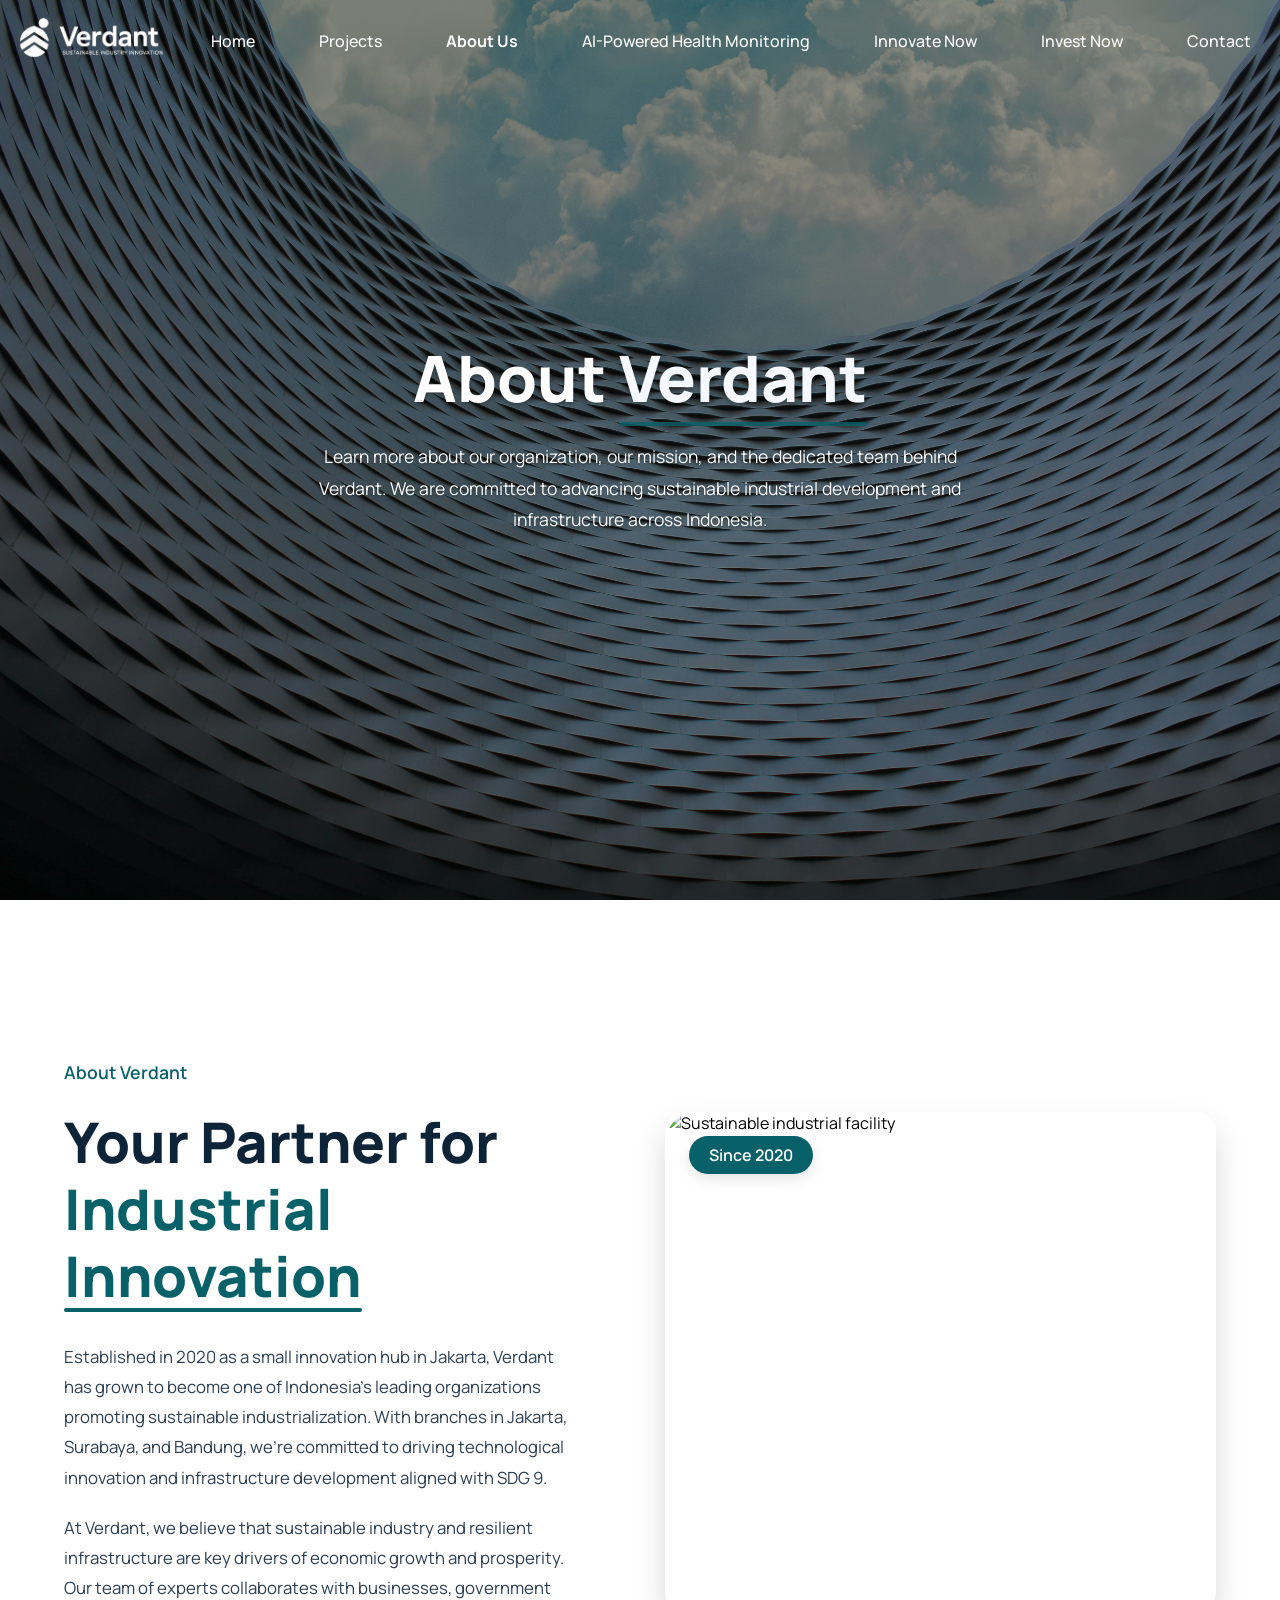
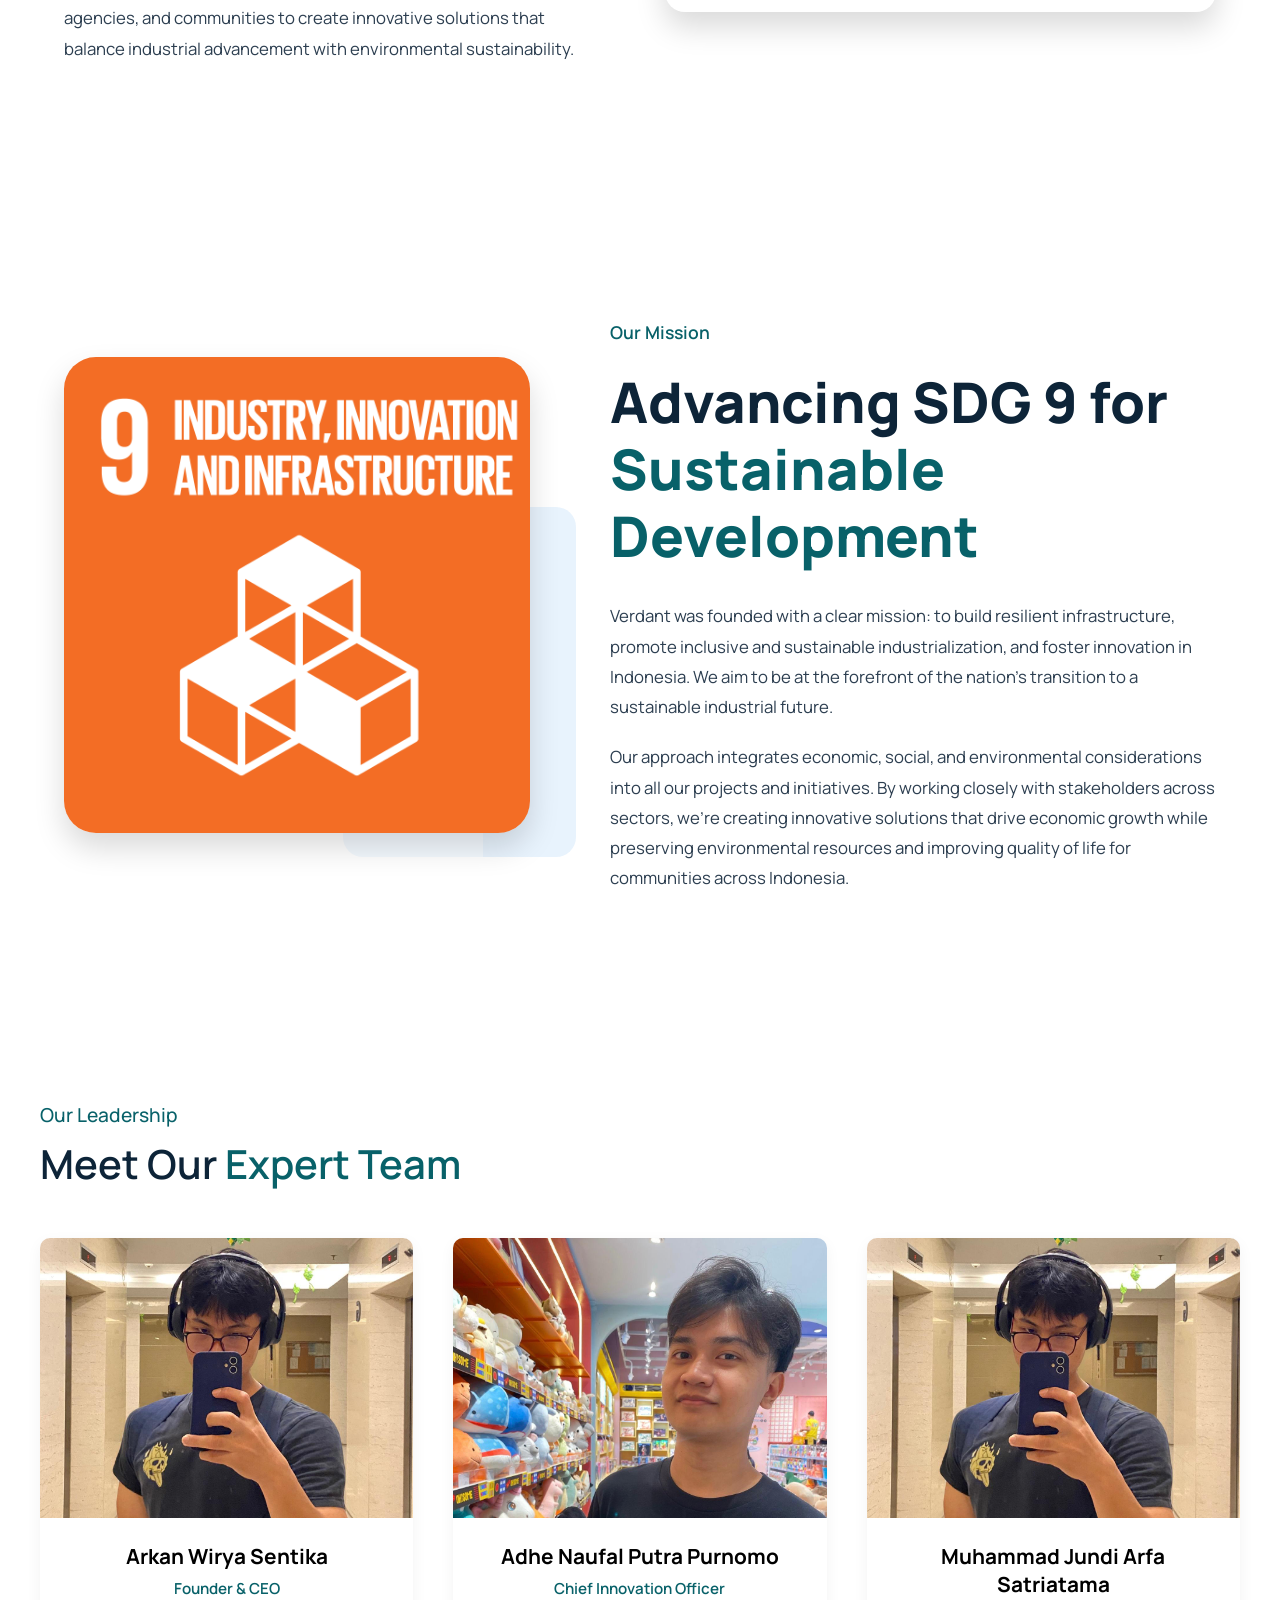
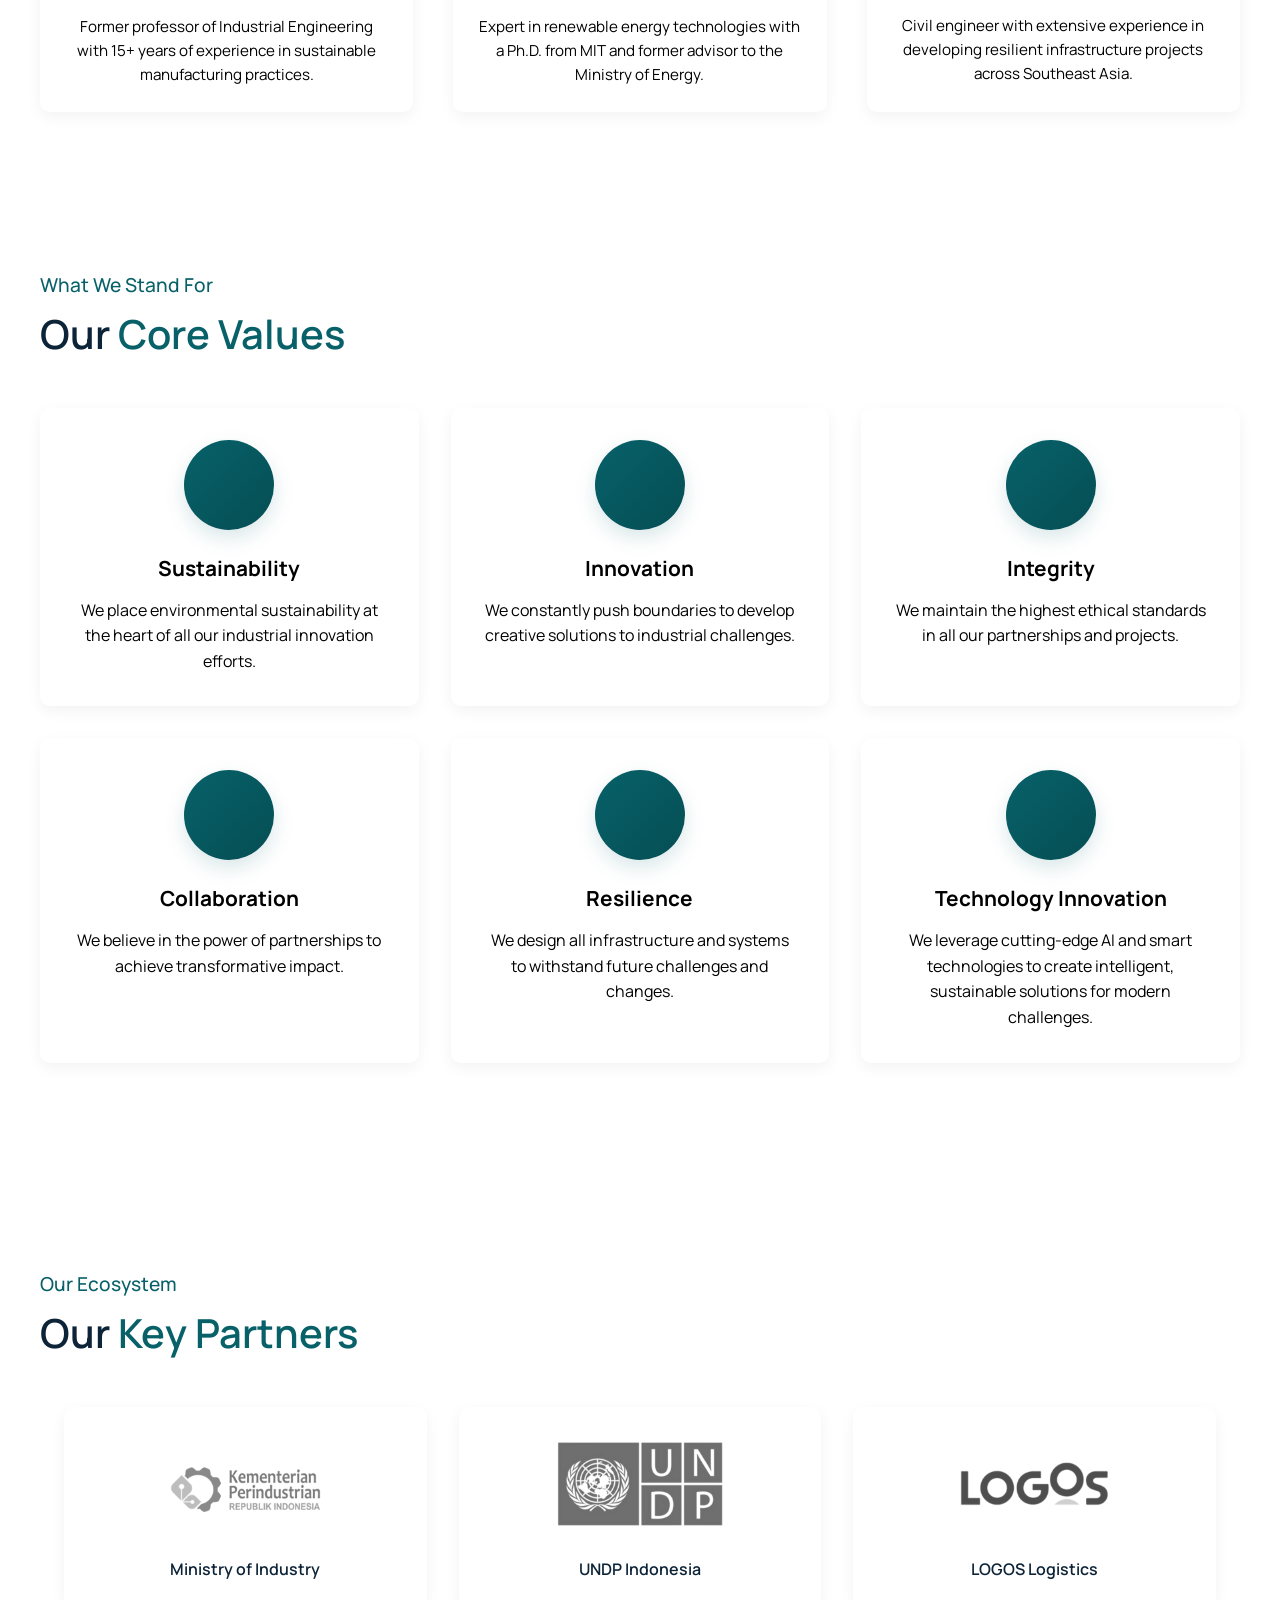
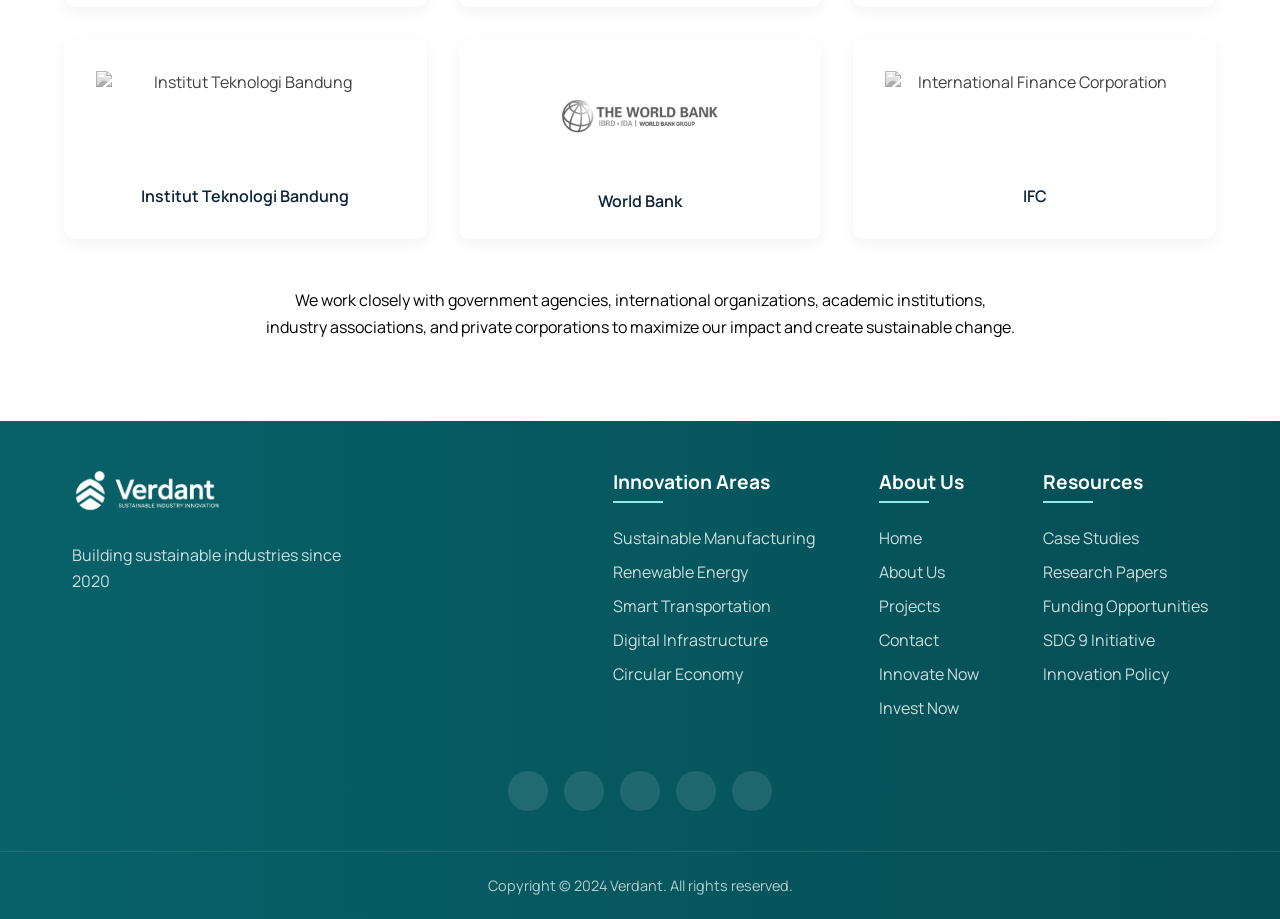
==== pages/about.html @ ef0ecec5 "First Commit" ====
<!DOCTYPE html>
<html lang="en">
<head>
  <meta charset="UTF-8" />
  <meta name="viewport" content="width=device-width, initial-scale=1.0" />
  <link rel="preconnect" href="https://fonts.googleapis.com">
  <link rel="preconnect" href="https://fonts.gstatic.com" crossorigin>
  <link href="https://fonts.googleapis.com/css2?family=Manrope:wght@200..800&display=swap" rel="stylesheet">
  <link href="https://cdn.jsdelivr.net/npm/remixicon@4.5.0/fonts/remixicon.css" rel="stylesheet" />
  <link rel="stylesheet" href="../css/common.css" />
  <link rel="stylesheet" href="../css/about.css" />
  <title>Verdant | About Us</title>
</head>
<body>
  <nav>
    <div class="nav__header">
      <div class="nav__logo">
        <a href="../index.html">
          <img src="../assets/logoVerdantWhite.svg" alt="Verdant Logo" class="logo-img">
        </a>
      </div>
      <div class="nav__menu__btn" id="menu-btn">
        <i class="ri-menu-3-line"></i>
      </div>
    </div>
    <ul class="nav__links" id="nav-links">
      <li><a href="../index.html">Home</a></li>
      <li><a href="projects.html">Projects</a></li>
      <li><a href="about.html" class="active">About Us</a></li>
      <li><a href="face-mask-detection.html">AI-Powered Health Monitoring</a></li>
      <li><a href="innovate-now.html">Innovate Now</a></li>
      <li><a href="invest-now.html">Invest Now</a></li>
      <li><a href="contact.html">Contact</a></li>
    </ul>
  </nav>

  <section class="page__header">
    <div class="header__content">
    <h1 class="section__header">About <span>Verdant</span></h1>
    <p class="section__description">
        Learn more about our organization, our mission, and the dedicated team behind Verdant.
        We are committed to advancing sustainable industrial development and infrastructure across Indonesia.
    </p>
    </div>
  </section>

  <section class="about__section">
    <div class="about__container">
      <div class="about__left">
        <p class="about__label">About Verdant</p>
        <h2 class="about__title">Your Partner for <span>Industrial Innovation</span></h2>
        <div class="about__text">
          <p>
            Established in 2020 as a small innovation hub in Jakarta, Verdant has grown to become one of Indonesia's leading organizations promoting sustainable industrialization. With branches in Jakarta, Surabaya, and Bandung, we're committed to driving technological innovation and infrastructure development aligned with SDG 9.
          </p>
          <p>
            At Verdant, we believe that sustainable industry and resilient infrastructure are key drivers of economic growth and prosperity. Our team of experts collaborates with businesses, government agencies, and communities to create innovative solutions that balance industrial advancement with environmental sustainability.
          </p>
        </div>
      </div>
      <div class="about__right">
        <div class="about__image">
          <div class="about__badge">Since 2020</div>
          <img src="../assets/aboutSustainable.jpg" alt="Sustainable industrial facility" id="sdg" />
        </div>
      </div>
    </div>
  </section>

  <section class="story__section">
    <div class="story__container">
      <div class="story__left">
        <div class="story__image-wrapper">
          <img src="../assets/sdg9.png" alt="SDG Goals Banner" class="story__image" id="sdg"/>
        </div>
      </div>
      <div class="story__right">
        <p class="story__label">Our Mission</p>
        <h2 class="story__title">Advancing SDG 9 for <span>Sustainable Development</span></h2>
        <div class="story__text">
          <p>
            Verdant was founded with a clear mission: to build resilient infrastructure, promote inclusive and sustainable industrialization, and foster innovation in Indonesia. We aim to be at the forefront of the nation's transition to a sustainable industrial future.
          </p>
          <p>
            Our approach integrates economic, social, and environmental considerations into all our projects and initiatives. By working closely with stakeholders across sectors, we're creating innovative solutions that drive economic growth while preserving environmental resources and improving quality of life for communities across Indonesia.
          </p>
        </div>
      </div>
    </div>
  </section>

  <section class="section__container team__container">
    <p class="section__subheader">Our Leadership</p>
    <h2 class="section__header">Meet Our <span>Expert Team</span></h2>
    
    <div class="team__grid">
      <div class="team__member">
        <div class="member__image" id="arkan">
          <img src="../assets/arkan.jpeg" alt="Arkan" />
        </div>
        <div class="member__info">
          <h3>Arkan Wirya Sentika</h3>
          <p class="position">Founder & CEO</p>
          <p class="bio">Former professor of Industrial Engineering with 15+ years of experience in sustainable manufacturing practices.</p>
        </div>
      </div>
      
      <div class="team__member">
        <div class="member__image">
          <img src="../assets/naufal.jpeg" alt="Naufal" />
        </div>
        <div class="member__info">
          <h3>Adhe Naufal Putra Purnomo</h3>
          <p class="position">Chief Innovation Officer</p>
          <p class="bio">Expert in renewable energy technologies with a Ph.D. from MIT and former advisor to the Ministry of Energy.</p>
        </div>
      </div>
      
      <div class="team__member">
        <div class="member__image">
          <img src="../assets/arkan.jpeg" alt="Jundi" />
        </div>
        <div class="member__info">
          <h3>Muhammad Jundi Arfa Satriatama</h3>
          <p class="position"></p>
          <p class="bio">Civil engineer with extensive experience in developing resilient infrastructure projects across Southeast Asia.</p>
        </div>
      </div>
      
      
  </section>

  <section class="section__container values__container">
    <p class="section__subheader" id="core-values">What We Stand For</p>
    <h2 class="section__header">Our <span>Core Values</span></h2>
    
    <div class="areas-grid">
      <div class="area-card">
        <div class="area-icon">
          <i class="ri-plant-line"></i>
        </div>
        <h3>Sustainability</h3>
        <p>We place environmental sustainability at the heart of all our industrial innovation efforts.</p>
      </div>
      
      
      <div class="area-card">
        <div class="area-icon">
          <i class="ri-rocket-line"></i>
        </div>
        <h3>Innovation</h3>
        <p>We constantly push boundaries to develop creative solutions to industrial challenges.</p>
      </div>
      
      <div class="area-card">
        <div class="area-icon">
          <i class="ri-shield-check-line"></i>
        </div>
        <h3>Integrity</h3>
        <p>We maintain the highest ethical standards in all our partnerships and projects.</p>
      </div>
      
      <div class="area-card">
        <div class="area-icon">
          <i class="ri-team-line"></i>
        </div>
        <h3>Collaboration</h3>
        <p>We believe in the power of partnerships to achieve transformative impact.</p>
      </div>
      
      <div class="area-card">
        <div class="area-icon">
          <i class="ri-building-line"></i>
        </div>
        <h3>Resilience</h3>
        <p>We design all infrastructure and systems to withstand future challenges and changes.</p>
      </div>

      <div class="area-card">
        <div class="area-icon">
          <i class="ri-ai-generate"></i>
        </div>
        <h3>Technology Innovation</h3>
        <p>We leverage cutting-edge AI and smart technologies to create intelligent, sustainable solutions for modern challenges.</p>
      </div>
    </div>
  </section>

  <section class="section__container partners__container">
    <p class="section__subheader">Our Ecosystem</p>
    <h2 class="section__header">Our <span>Key Partners</span></h2>
    
    <div class="partners__logos">
      <div class="partner__logo">
        <img src="../assets/Ministry.png" alt="Ministry of Industry" />
        <span>Ministry of Industry</span>
      </div>
      <div class="partner__logo">
        <img src="../assets/UNDP.png" alt="UNDP Indonesia" />
        <span>UNDP Indonesia</span>
      </div>
      <div class="partner__logo">
        <img src="../assets/logos.png" alt="LOGOS Logistics" />
        <span>LOGOS Logistics</span>
      </div>
      <div class="partner__logo">
        <img src="../assets/itb.png" alt="Institut Teknologi Bandung" />
        <span>Institut Teknologi Bandung</span>
      </div>
      <div class="partner__logo">
        <img src="../assets/worldbank.png" alt="World Bank" />
        <span>World Bank</span>
      </div>
      <div class="partner__logo">
        <img src="../assets/ifc.png" alt="International Finance Corporation" />
        <span>IFC</span>
      </div>
    </div>
    
    <p class="partners__text">We work closely with government agencies, international organizations, academic institutions, industry associations, and private corporations to maximize our impact and create sustainable change.</p>
  </section>

  <footer class="footer-blue-gradient">
    <div class="footer-container">
      <div class="footer-column">
        <div class="footer-logo">
          <a href="index.html">
            <img src="../assets/logoVerdantWhite.svg" alt="Verdant Logo" class="logo-img">
          </a>
        </div>
        <p class="footer-tagline">Building sustainable industries since 2020</p>
      </div>
      
      <div class="footer-menu-columns">
        <div class="footer-menu-column">
          <h4>Innovation Areas</h4>
          <ul>
            <li><a href="#">Sustainable Manufacturing</a></li>
            <li><a href="#">Renewable Energy</a></li>
            <li><a href="#">Smart Transportation</a></li>
            <li><a href="#">Digital Infrastructure</a></li>
            <li><a href="#">Circular Economy</a></li>
          </ul>
        </div>
        
        <div class="footer-menu-column">
          <h4>About Us</h4>
          <ul>
            <li><a href="../index.html">Home</a></li>
            <li><a href="about.html">About Us</a></li>
            <li><a href="projects.html">Projects</a></li>
            <li><a href="contact.html">Contact</a></li>
            <li><a href="innovate-now.html">Innovate Now</a></li>
            <li><a href="invest-now.html">Invest Now</a></li>
          </ul>
        </div>
        
        <div class="footer-menu-column">
          <h4>Resources</h4>
          <ul>
            <li><a href="#">Case Studies</a></li>
            <li><a href="#">Research Papers</a></li>
            <li><a href="#">Funding Opportunities</a></li>
            <li><a href="#">SDG 9 Initiative</a></li>
            <li><a href="#">Innovation Policy</a></li>
          </ul>
        </div>
      </div>
    </div>
    
    <div class="footer-social">
      <a href="#"><i class="ri-facebook-fill"></i></a>
      <a href="#"><i class="ri-instagram-line"></i></a>
      <a href="#"><i class="ri-twitter-fill"></i></a>
      <a href="#"><i class="ri-linkedin-fill"></i></a>
      <a href="#"><i class="ri-youtube-fill"></i></a>
    </div>
    
    <div class="footer-copyright">
      <p>Copyright © 2024 Verdant. All rights reserved.</p>
    </div>
  </footer>

  <script src="../js/main.js"></script>
</body>
</html>
---- css/common.css ----
@import url("https://fonts.googleapis.com/css2?family=Manrope:wght@200..800&display=swap");

:root {
  --primary-color: #086169;
  --primary-color-dark: #054e54;
  --text-dark: #0d2438;
  --text-light: #2c3e50;
  --extra-light: #f5f9ff;
  --white: #ffffff;
  --max-width: 1200px;
  --yellow: #e5ff00;
  --blue-bg: #086169;
}

* {
  padding: 0;
  margin: 0;
  box-sizing: border-box;
}

.section__container {
  max-width: var(--max-width);
  margin: auto;
  padding: 5rem 1rem;
}

.section__subheader {
  margin-bottom: 10px;
  font-size: 1.2rem;
  font-weight: 500;
  color: var(--primary-color);
}

.section__header {
  font-size: 2.5rem;
  font-weight: 600;
  color: var(--text-dark);
  line-height: 3.25rem;
}

.section__header span {
  color: var(--primary-color);
}

.section__description {
  color: var(--text-light);
  line-height: 1.75rem;
}

.btn {
  padding: 0.75rem 1.5rem;
  outline: none;
  border: none;
  font-size: 1rem;
  color: var(--white);
  background-color: var(--primary-color);
  border-radius: 5px;
  transition: 0.3s;
  cursor: pointer;
}

.btn:hover {
  background-color: var(--primary-color-dark);
}

img {
  display: flex;
  width: 100%;
}

a {
  text-decoration: none;
  transition: 0.3s;
}

ul {
  list-style: none;
}

html,
body {
  scroll-behavior: smooth;
}

body {
  font-family: "Manrope", sans-serif;
}

/* Navigation */
nav {
  position: fixed;
  isolation: isolate;
  width: 100%;
  z-index: 9;
  display: flex;
  flex-direction: column;
  align-items: center;
  transition: transform 0.4s ease;
  z-index: 1000;
}

/* Class untuk hide navigasi */
nav.hide {
  transform: translateY(-100%);
}

/* Class untuk show navigasi */
nav.show {
  transform: translateY(0);
}

.nav__header {
  padding: 0.75rem 1rem;
  width: 100%;
  display: flex;
  align-items: center;
  justify-content: space-between;
  background-color: transparent;
}

.nav__logo a {
  display: flex;
  align-items: center;
  font-size: 1.25rem;
  font-weight: 600;
  color: var(--white);
}

.logo-img {
  height: 40px;
  width: 120px;
  object-fit: contain;
}

.nav__menu__btn {
  width: 40px;
  height: 40px;
  display: flex;
  align-items: center;
  justify-content: center;
  font-size: 1.5rem;
  color: var(--white);
  cursor: pointer;
  z-index: 1000;
  margin-left: auto;
  transition: transform 0.3s ease;
}

.nav__menu__btn:hover {
  transform: scale(1.1);
}

.nav__menu__btn i {
  transition: all 0.3s ease;
}

/* When menu is open, style the close button */
body.menu-open .nav__menu__btn {
  position: fixed;
  top: 1.5rem;
  right: 1.5rem;
  background-color: transparent;
  z-index: 1000;
}

body.menu-open .nav__menu__btn i {
  color: #000;
  font-size: 1.8rem;
}

/* Fullscreen Menu - mobile only */
.fullscreen-menu {
  position: fixed;
  top: 0;
  left: 0;
  width: 100%;
  height: 100vh;
  background-color: #8cebe6;
  z-index: 999;
  display: flex;
  flex-direction: column;
  justify-content: center;
  align-items: flex-start;
  padding-left: 2rem;
  visibility: hidden;
  opacity: 0;
  transition: visibility 0s linear 0.4s,
    opacity 0.4s cubic-bezier(0.16, 1, 0.3, 1);
}

.fullscreen-menu.open {
  visibility: visible;
  opacity: 1;
  transition-delay: 0s;
}

.nav__links {
  position: absolute;
  bottom: 0;
  left: 0;
  width: 100%;
  display: flex;
  justify-content: center;
  flex-direction: column;
  gap: 4rem;
  padding: 2rem;
  background-color: transparent;
  transform: translateY(-100%);
  transition: transform 0.5s;
}

.nav__links a {
  font-weight: 500;
  color: var(--white);
}

.nav__links a.active {
  color: var(--extra-light);
  font-weight: 600;
}

.nav__btns {
  display: none;
}

.nav__btns .btn {
  background-color: var(--white);
  color: var(--primary-color);
  font-weight: 600;
  padding: 0.75rem 1.5rem;
  border-radius: 50px;
  transition: all 0.3s ease;
}

.nav__btns .btn:hover {
  transform: translateY(-3px);
  box-shadow: 0 5px 15px rgba(0, 0, 0, 0.15);
  background-color: var(--white);
  color: var(--primary-color-dark);
}

/* Mobile menu styles */
@media (max-width: 768px) {
  nav {
    background-color: transparent;
    padding: 1rem;
  }

  nav.nav-scrolled {
    background-color: rgba(8, 97, 105, 0.9);
    backdrop-filter: blur(10px);
  }

  .nav__header {
    background-color: transparent;
    width: 100%;
    display: flex;
    justify-content: space-between;
    align-items: center;
  }

  /* Ensure menu button is always visible and positioned correctly */
  .nav__menu__btn {
    position: relative;
    display: flex;
    width: 45px;
    height: 45px;
    border-radius: 50%;
    transition: all 0.3s ease;
  }
  .nav__links.open {
    transform: translateY(100vh);
    height: 120vh;
    width: 100vw;
    background-color: #086169;
    font-size: 30px;
  }
  /* Menu button style when fullscreen menu is open */
  body.menu-open .nav__menu__btn {
    background-color: transparent;
  }

  body.menu-open .nav__menu__btn i {
    color: #000;
  }

  .fullscreen-menu .nav__links {
    position: static;
    background-color: transparent;
    margin-top: 4rem;
    margin-bottom: 2rem;
    transform: none !important;
    width: 100%;
    padding-left: 2rem;
    display: none; /* Hide links by default */
  }

  .fullscreen-menu.open .nav__links {
    display: flex; /* Only show links when menu is open */
  }

  .fullscreen-menu .nav__links li {
    margin-bottom: 1.5rem;
  }

  .fullscreen-menu .nav__links a {
    color: #054e54;
    font-size: 1.8rem;
    font-weight: 700;
    text-transform: uppercase;
    letter-spacing: 1px;
    display: flex;
    align-items: center;
    transition: transform 0.3s;
  }

  .fullscreen-menu .nav__links a::after {
    content: "+";
    margin-left: 1rem;
    font-size: 1.8rem;
    font-weight: 500;
    color: #054e54;
  }

  .fullscreen-menu .nav__links a:hover {
    transform: translateX(10px);
  }

  .fullscreen-menu .nav__links a.active {
    color: #086169;
    font-weight: 800;
    text-decoration: none;
    border-bottom: 2px solid #086169;
  }

  body.menu-open {
    overflow: hidden;
  }
}

/* Page Header */
.page__header {
  text-align: center;
  padding-top: 8rem;
  padding-bottom: 2rem;
}

.page__header .section__header {
  margin-bottom: 1.5rem;
}

/* Footer */
footer {
  background-color: var(--primary-color);
}

.footer__container {
  display: grid;
  gap: 4rem 2rem;
}

.footer__logo {
  margin-bottom: 2rem;
}

.footer__logo a {
  font-size: 1.5rem;
  font-weight: 600;
  color: var(--white);
}

.footer__col p {
  margin-bottom: 2rem;
  color: var(--white);
  line-height: 1.75rem;
}

.footer__socials {
  display: flex;
  align-items: center;
  gap: 10px;
  flex-wrap: wrap;
}

.footer__socials a {
  padding: 6px 10px;
  font-size: 1.25rem;
  color: var(--text-dark);
  background-color: var(--white);
  border-radius: 100%;
}

.footer__socials a:hover {
  color: var(--white);
  background-color: var(--primary-color-dark);
}

.footer__col h4 {
  margin-bottom: 2rem;
  font-size: 1.2rem;
  font-weight: 500;
  color: var(--white);
}

.footer__links {
  display: grid;
  gap: 1rem;
}

.footer__links a {
  color: var(--white);
}

.footer__links span {
  display: inline-block;
  margin-right: 10px;
  font-size: 1.2rem;
}

.footer__col__flex {
  display: flex;
  flex-wrap: wrap;
  gap: 1rem;
}

.footer__col__flex img {
  max-width: 75px;
  border-radius: 10px;
  box-shadow: 0px 0px 20px rgba(0, 0, 0, 0.2);
}

.footer__bar {
  padding: 1rem;
  color: var(--white);
  text-align: center;
}

/* FOOTER ALTERNATIF 1 - Modern dengan Gradient dan Split Background */
.footer-alt-1 {
  position: relative;
  background: linear-gradient(90deg, #0077b6 0%, #023e8a 100%);
  overflow: hidden;
  padding-top: 0;
}

.footer-alt-1 .footer__wave {
  width: 100%;
  line-height: 0;
  margin-bottom: -10px;
}

.footer-alt-1 .footer__container {
  padding: 3rem 2rem;
  max-width: 1200px;
  margin: 0 auto;
  display: flex;
  flex-direction: column;
  gap: 3rem;
}

.footer-alt-1 .footer__top {
  display: flex;
  justify-content: space-between;
  flex-wrap: wrap;
  gap: 2rem;
}

.footer-alt-1 .footer__logo-badge {
  max-width: 300px;
}

.footer-alt-1 .footer__logo a {
  font-size: 2rem;
  color: var(--white);
  font-weight: 700;
  letter-spacing: 1px;
}

.footer-alt-1 .footer__logo span {
  color: #90e0ef;
}

.footer-alt-1 .footer__tagline {
  color: var(--white);
  margin-top: 1rem;
  font-size: 1rem;
  opacity: 0.8;
}

.footer-alt-1 .footer__newsletter {
  max-width: 400px;
}

.footer-alt-1 .footer__newsletter h3 {
  color: var(--white);
  font-size: 1.5rem;
  margin-bottom: 1rem;
}

.footer-alt-1 .newsletter__form {
  display: flex;
  gap: 0.5rem;
}

.footer-alt-1 .newsletter__form input {
  flex: 1;
  padding: 0.75rem 1rem;
  border-radius: 50px;
  border: none;
  outline: none;
}

.footer-alt-1 .footer-btn {
  padding: 0.75rem 1.5rem;
  background-color: #ff9e00;
  color: var(--white);
  border: none;
  border-radius: 50px;
  cursor: pointer;
  font-weight: 600;
  transition: all 0.3s ease;
}

.footer-alt-1 .footer-btn:hover {
  background-color: #ff7b00;
  transform: translateY(-2px);
}

.footer-alt-1 .footer__middle {
  display: grid;
  grid-template-columns: repeat(auto-fit, minmax(200px, 1fr));
  gap: 2rem;
}

.footer-alt-1 .footer__col h4 {
  color: var(--white);
  margin-bottom: 1.5rem;
  font-size: 1.2rem;
  position: relative;
  padding-bottom: 0.5rem;
}

.footer-alt-1 .footer__col h4::after {
  content: "";
  position: absolute;
  bottom: 0;
  left: 0;
  width: 50px;
  height: 2px;
  background-color: #90e0ef;
}

.footer-alt-1 .footer__col ul {
  list-style: none;
  padding: 0;
  margin: 0;
}

.footer-alt-1 .footer__col ul li {
  margin-bottom: 0.75rem;
}

.footer-alt-1 .footer__col ul li a {
  color: rgba(255, 255, 255, 0.8);
  text-decoration: none;
  transition: all 0.3s ease;
}

.footer-alt-1 .footer__col ul li a:hover {
  color: var(--white);
  transform: translateX(3px);
  display: inline-block;
}

.footer-alt-1 .footer__contact li {
  display: flex;
  align-items: center;
  gap: 0.75rem;
  color: rgba(255, 255, 255, 0.8);
}

.footer-alt-1 .footer__contact li i {
  font-size: 1.1rem;
  color: #90e0ef;
}

.footer-alt-1 .footer__bottom {
  display: flex;
  justify-content: space-between;
  align-items: center;
  flex-wrap: wrap;
  border-top: 1px solid rgba(255, 255, 255, 0.1);
  padding-top: 2rem;
  gap: 1.5rem;
}

.footer-alt-1 .footer__socials {
  display: flex;
  gap: 1rem;
}

.footer-alt-1 .footer__socials a {
  width: 40px;
  height: 40px;
  border-radius: 50%;
  background-color: rgba(255, 255, 255, 0.1);
  display: flex;
  justify-content: center;
  align-items: center;
  transition: all 0.3s ease;
  color: var(--white);
}

.footer-alt-1 .footer__socials a:hover {
  background-color: #ff9e00;
  transform: translateY(-3px);
}

.footer-alt-1 .footer__copy {
  color: rgba(255, 255, 255, 0.7);
  font-size: 0.9rem;
}

/* FOOTER ALTERNATIF 2 - Fullwidth Image Background */
.footer-alt-2 {
  background-color: transparent;
  position: relative;
  margin-top: 2rem;
}

.footer-alt-2 .footer__image-container {
  position: relative;
  background-image: url("../assets/laut.jpg");
  background-size: cover;
  background-position: center;
  color: var(--white);
}

.footer-alt-2 .footer__image-container::before {
  content: "";
  position: absolute;
  top: 0;
  left: 0;
  width: 100%;
  height: 100%;
  background: linear-gradient(
    to bottom,
    rgba(0, 0, 0, 0.6),
    rgba(0, 0, 0, 0.9)
  );
}

.footer-alt-2 .footer__content {
  position: relative;
  max-width: 1200px;
  margin: 0 auto;
  padding: 4rem 2rem 2rem;
}

.footer-alt-2 .footer__row {
  display: grid;
  grid-template-columns: repeat(auto-fit, minmax(250px, 1fr));
  gap: 3rem;
}

.footer-alt-2 .footer__brand {
  max-width: 350px;
}

.footer-alt-2 .footer__logo {
  font-size: 2rem;
  font-weight: 700;
  color: var(--white);
  text-decoration: none;
  display: inline-block;
  margin-bottom: 1.5rem;
}

.footer-alt-2 .footer__logo span {
  color: var(--primary-color-light);
}

.footer-alt-2 .footer__brand p {
  color: rgba(255, 255, 255, 0.8);
  margin-bottom: 1.5rem;
  line-height: 1.6;
}

.footer-alt-2 .footer__socials {
  display: flex;
  gap: 1rem;
}

.footer-alt-2 .footer__socials a {
  width: 40px;
  height: 40px;
  border-radius: 50%;
  background-color: rgba(255, 255, 255, 0.1);
  display: flex;
  justify-content: center;
  align-items: center;
  transition: all 0.3s ease;
  color: var(--white);
}

.footer-alt-2 .footer__socials a:hover {
  background-color: var(--primary-color);
  transform: translateY(-3px);
}

.footer-alt-2 .footer__links {
  display: flex;
  gap: 3rem;
}

.footer-alt-2 .footer__group h4 {
  font-size: 1.3rem;
  margin-bottom: 1.5rem;
  position: relative;
  color: var(--white);
}

.footer-alt-2 .footer__group h4::after {
  content: "";
  position: absolute;
  bottom: -10px;
  left: 0;
  width: 40px;
  height: 2px;
  background-color: var(--primary-color);
}

.footer-alt-2 .footer__group ul {
  list-style: none;
  padding: 0;
  margin: 0;
}

.footer-alt-2 .footer__group ul li {
  margin-bottom: 1rem;
}

.footer-alt-2 .footer__group ul li a {
  color: rgba(255, 255, 255, 0.8);
  text-decoration: none;
  transition: all 0.3s ease;
  display: flex;
  align-items: center;
  gap: 0.5rem;
}

.footer-alt-2 .footer__group ul li a:hover {
  color: var(--white);
  transform: translateX(3px);
}

.footer-alt-2 .footer__group ul li a i {
  font-size: 1rem;
  color: var(--primary-color-light);
}

.footer-alt-2 .footer__instagram h4 {
  font-size: 1.3rem;
  margin-bottom: 1.5rem;
  position: relative;
  color: var(--white);
}

.footer-alt-2 .footer__instagram h4::after {
  content: "";
  position: absolute;
  bottom: -10px;
  left: 0;
  width: 40px;
  height: 2px;
  background-color: var(--primary-color);
}

.footer-alt-2 .footer__gallery {
  display: grid;
  grid-template-columns: repeat(3, 1fr);
  gap: 0.5rem;
}

.footer-alt-2 .footer__gallery img {
  width: 100%;
  height: 80px;
  object-fit: cover;
  border-radius: 5px;
  transition: all 0.3s ease;
}

.footer-alt-2 .footer__gallery img:hover {
  transform: scale(1.05);
  box-shadow: 0 5px 15px rgba(0, 0, 0, 0.3);
}

.footer-alt-2 .footer__bottom {
  position: relative;
  display: flex;
  justify-content: space-between;
  align-items: center;
  padding: 1.5rem 2rem;
  border-top: 1px solid rgba(255, 255, 255, 0.1);
  background-color: rgba(0, 0, 0, 0.4);
  flex-wrap: wrap;
  gap: 1rem;
}

.footer-alt-2 .footer__bottom p {
  color: rgba(255, 255, 255, 0.7);
  font-size: 0.9rem;
}

.footer-alt-2 .footer__legal {
  display: flex;
  gap: 1.5rem;
}

.footer-alt-2 .footer__legal a {
  color: rgba(255, 255, 255, 0.7);
  text-decoration: none;
  font-size: 0.9rem;
  transition: all 0.3s ease;
}

.footer-alt-2 .footer__legal a:hover {
  color: var(--white);
}

.footer-alt-2 .back-to-top {
  position: absolute;
  right: 2rem;
  bottom: 4rem;
  width: 40px;
  height: 40px;
  background-color: var(--primary-color);
  border-radius: 50%;
  display: flex;
  justify-content: center;
  align-items: center;
  color: var(--white);
  text-decoration: none;
  transition: all 0.3s ease;
}

.footer-alt-2 .back-to-top:hover {
  transform: translateY(-5px);
  background-color: var(--primary-color-dark);
}

/* FOOTER ALTERNATIF 3 - Modern Card Layout */
.footer-alt-3 {
  background-color: #f8f9fa;
  padding: 5rem 0 2rem;
  position: relative;
}

.footer-alt-3 .footer__cards {
  display: grid;
  grid-template-columns: repeat(auto-fit, minmax(250px, 1fr));
  gap: 2rem;
  margin-bottom: 3rem;
}

.footer-alt-3 .footer__card {
  background-color: white;
  padding: 2rem;
  border-radius: 10px;
  box-shadow: 0 5px 15px rgba(0, 0, 0, 0.05);
  transition: all 0.3s ease;
}

.footer-alt-3 .footer__card:hover {
  transform: translateY(-10px);
  box-shadow: 0 10px 30px rgba(0, 0, 0, 0.1);
}

.footer-alt-3 .card__logo a {
  font-size: 1.8rem;
  font-weight: 700;
  color: var(--text-dark);
  text-decoration: none;
}

.footer-alt-3 .card__logo span {
  color: var(--primary-color);
}

.footer-alt-3 .footer__card p {
  color: var(--text-light);
  margin: 1rem 0;
  line-height: 1.6;
}

.footer-alt-3 .card__socials {
  display: flex;
  gap: 1rem;
  margin-top: 1.5rem;
}

.footer-alt-3 .card__socials a {
  width: 36px;
  height: 36px;
  border-radius: 50%;
  background-color: #f1f1f1;
  display: flex;
  justify-content: center;
  align-items: center;
  color: var(--text-dark);
  transition: all 0.3s ease;
}

.footer-alt-3 .card__socials a:hover {
  background-color: var(--primary-color);
  color: white;
}

.footer-alt-3 .footer__card h4 {
  font-size: 1.2rem;
  color: var(--text-dark);
  margin-bottom: 1.5rem;
  position: relative;
}

.footer-alt-3 .footer__card h4::after {
  content: "";
  position: absolute;
  bottom: -10px;
  left: 0;
  width: 30px;
  height: 3px;
  background-color: var(--primary-color);
}

.footer-alt-3 .card__links {
  list-style: none;
  padding: 0;
  margin: 0;
}

.footer-alt-3 .card__links li {
  margin-bottom: 1rem;
}

.footer-alt-3 .card__links li a {
  color: var(--text-light);
  text-decoration: none;
  display: flex;
  align-items: center;
  transition: all 0.3s ease;
}

.footer-alt-3 .card__links li a span {
  display: flex;
  align-items: center;
  margin-right: 0.5rem;
}

.footer-alt-3 .card__links li a:hover {
  color: var(--primary-color);
  transform: translateX(5px);
}

.footer-alt-3 .card__contact {
  list-style: none;
  padding: 0;
  margin: 0;
}

.footer-alt-3 .card__contact li {
  display: flex;
  align-items: flex-start;
  margin-bottom: 1rem;
  color: var(--text-light);
}

.footer-alt-3 .card__contact li i {
  margin-right: 1rem;
  color: var(--primary-color);
  font-size: 1.1rem;
  margin-top: 0.2rem;
}

.footer-alt-3 .card__form {
  display: flex;
  margin-top: 1.5rem;
}

.footer-alt-3 .card__form input {
  flex: 1;
  padding: 0.8rem 1rem;
  border: 1px solid #e1e1e1;
  border-radius: 5px 0 0 5px;
  outline: none;
}

.footer-alt-3 .card__btn {
  padding: 0 1.2rem;
  background-color: var(--primary-color);
  color: white;
  border: none;
  border-radius: 0 5px 5px 0;
  cursor: pointer;
  transition: background-color 0.3s ease;
}

.footer-alt-3 .card__btn:hover {
  background-color: var(--primary-color-dark);
}

.footer-alt-3 .footer__divider {
  height: 1px;
  background-color: #e1e1e1;
  margin-bottom: 2rem;
}

.footer-alt-3 .footer__bottom {
  display: flex;
  justify-content: space-between;
  align-items: center;
  flex-wrap: wrap;
  gap: 1rem;
}

.footer-alt-3 .footer__bottom p {
  color: var(--text-light);
  font-size: 0.9rem;
}

.footer-alt-3 .bottom__links {
  display: flex;
  gap: 2rem;
}

.footer-alt-3 .bottom__links a {
  color: var(--text-light);
  text-decoration: none;
  font-size: 0.9rem;
  transition: color 0.3s ease;
}

.footer-alt-3 .bottom__links a:hover {
  color: var(--primary-color);
}

/* Media Queries for Responsive Design */
@media (max-width: 768px) {
  .footer-alt-1 .footer__top,
  .footer-alt-1 .footer__bottom {
    flex-direction: column;
    align-items: flex-start;
  }

  .footer-alt-1 .newsletter__form {
    flex-direction: column;
    gap: 1rem;
  }

  .footer-alt-2 .footer__links {
    flex-direction: column;
    gap: 2rem;
  }

  .footer-alt-2 .footer__bottom {
    flex-direction: column;
    align-items: center;
    text-align: center;
  }

  .footer-alt-3 .footer__bottom {
    flex-direction: column;
    align-items: center;
    text-align: center;
  }
}

/* Responsive Design */
@media (width > 540px) {
  .footer__container {
    grid-template-columns: repeat(2, 1fr);
  }
}

@media (width > 768px) {
  nav {
    padding: 1rem;
    display: flex;
    flex-direction: row;
    justify-content: space-between;
    align-items: center;
    gap: 2rem;
    background-color: transparent;
    backdrop-filter: none;
    border-bottom: none;
  }

  .nav__header {
    width: max-content;
    padding: 0;
    background-color: transparent;
  }

  .logo-img {
    height: 50px;
    width: 150px;
  }

  .nav__menu__btn {
    display: none;
  }

  .nav__links {
    position: static;
    margin: 0 auto;
    width: fit-content;
    padding: 0;
    flex-direction: row;
    background-color: transparent;
    transform: none !important;
  }

  .nav__links a {
    color: var(--white);
  }

  .nav__links a:hover {
    color: var(--white);
    opacity: 0.8;
  }

  .nav__links a.active {
    color: var(--white);
    font-weight: 700;
  }

  .nav__btns {
    flex: 0;
    display: flex;
    justify-content: flex-end;
  }

  .nav__btns .btn {
    white-space: nowrap;
  }

  .footer__container {
    grid-template-columns: repeat(7, 1fr);
  }

  .footer__col:nth-child(1) {
    grid-column: 1/3;
  }

  .footer__col:nth-child(2) {
    grid-column: 3/4;
  }

  .footer__col:nth-child(3) {
    grid-column: 4/6;
  }

  .footer__col:nth-child(4) {
    grid-column: 6/8;
  }
}

/* FOOTER ALTERNATIF 1 - Modern dengan Gradient dan Split Background */

/* Footer Baru dengan Blue Gradient - Berdasarkan gambar yang user sukai */
.footer-blue-gradient {
  background: linear-gradient(90deg, #086169 0%, #054e54 100%);
  padding: 3rem 0 1.5rem;
  color: var(--white);
  position: relative;
}

.footer-container {
  max-width: var(--max-width);
  margin: 0 auto;
  padding: 0 2rem;
  display: flex;
  justify-content: space-between;
  gap: 3rem;
  flex-wrap: wrap;
}

.footer-column {
  max-width: 300px;
}

.footer-logo {
  margin-bottom: 1.5rem;
}

.footer-logo a {
  font-size: 2rem;
  font-weight: 700;
  color: var(--white);
  letter-spacing: 1px;
  text-decoration: none;
}

.footer-logo span {
  color: #8cebe6;
}

.footer-tagline {
  font-size: 1rem;
  opacity: 0.8;
  line-height: 1.6;
}

.footer-menu-columns {
  display: flex;
  gap: 4rem; /* Jarak yang sama antar kolom menu sesuai permintaan */
}

.footer-menu-column h4 {
  font-size: 1.2rem;
  margin-bottom: 1.5rem;
  position: relative;
  padding-bottom: 0.5rem;
  color: var(--white);
}

.footer-menu-column h4::after {
  content: "";
  position: absolute;
  bottom: 0;
  left: 0;
  width: 50px;
  height: 2px;
  background-color: #8cebe6;
}

.footer-menu-column ul {
  list-style: none;
  padding: 0;
  margin: 0;
}

.footer-menu-column ul li {
  margin-bottom: 0.75rem;
}

.footer-menu-column ul li a {
  color: rgba(255, 255, 255, 0.8);
  text-decoration: none;
  transition: all 0.3s ease;
}

.footer-menu-column ul li a:hover {
  color: var(--white);
  transform: translateX(3px);
  display: inline-block;
}

.footer-social {
  display: flex;
  justify-content: center;
  gap: 1rem;
  margin: 2.5rem 0;
}

.footer-social a {
  width: 40px;
  height: 40px;
  border-radius: 50%;
  background-color: rgba(255, 255, 255, 0.1);
  display: flex;
  justify-content: center;
  align-items: center;
  transition: all 0.3s ease;
  color: var(--white);
}

.footer-social a:hover {
  background-color: #8cebe6;
  transform: translateY(-3px);
}

.footer-copyright {
  text-align: center;
  padding-top: 1.5rem;
  border-top: 1px solid rgba(255, 255, 255, 0.1);
  color: rgba(255, 255, 255, 0.7);
  font-size: 0.9rem;
}

/* Media Queries for Responsive Design */
@media (max-width: 768px) {
  .footer-container {
    flex-direction: column;
    gap: 2rem;
  }

  .footer-menu-columns {
    flex-direction: column;
    gap: 2rem;
  }

  .footer-social {
    margin: 1.5rem 0;
  }
}
---- css/about.css ----
/* About Story */
.about__story {
  display: grid;
  gap: 3rem;
}

.about__image img {
  max-width: 475px;
  margin-inline: auto;
  border-radius: 2rem;
  box-shadow: 30px -30px 0px rgba(0, 0, 0, 0.1);
}

.about__content .section__description:not(:last-child) {
  margin-bottom: 1.5rem;
}

/* Mission */
.mission__container {
  display: grid;
  gap: 3rem;
}

.mission__image img {
  max-width: 475px;
  margin-inline: auto;
  border-radius: 2rem;
  box-shadow: -30px -30px 0px rgba(0, 0, 0, 0.1);
}

.mission__values {
  display: grid;
  gap: 2rem;
  margin-top: 2rem;
}

.value__card {
  padding: 1.5rem;
  background-color: var(--extra-light);
  border-radius: 1rem;
  transition: transform 0.3s;
}

.value__card:hover {
  transform: translateY(-5px);
  box-shadow: 0px 10px 20px rgba(0, 0, 0, 0.1);
}

.value__card span {
  display: inline-block;
  font-size: 2.5rem;
  color: var(--primary-color);
  margin-bottom: 1rem;
}

.value__card h3 {
  font-size: 1.3rem;
  font-weight: 600;
  color: var(--text-dark);
  margin-bottom: 0.75rem;
}

.value__card p {
  color: var(--text-light);
  line-height: 1.6;
}

/* Timeline */
.timeline__container {
  padding-bottom: 5rem;
}

.timeline {
  position: relative;
  max-width: 800px;
  margin: 4rem auto 0;
  padding: 0 2rem;
}

.timeline::before {
  content: "";
  position: absolute;
  top: 0;
  bottom: 0;
  left: 50%;
  width: 2px;
  background-color: var(--primary-color);
  transform: translateX(-50%);
}

.timeline__item {
  position: relative;
  margin-bottom: 3rem;
}

.timeline__dot {
  position: absolute;
  top: 0;
  left: 50%;
  width: 20px;
  height: 20px;
  background-color: var(--primary-color);
  border-radius: 50%;
  transform: translateX(-50%);
}

.timeline__content {
  position: relative;
  padding: 1.5rem;
  background-color: var(--white);
  border-radius: 0.5rem;
  box-shadow: 0px 5px 15px rgba(0, 0, 0, 0.1);
  width: 45%;
  margin-left: auto;
}

.timeline__item:nth-child(even) .timeline__content {
  margin-left: 0;
  margin-right: auto;
}

.timeline__content h3 {
  font-size: 1.5rem;
  font-weight: 600;
  color: var(--primary-color);
  margin-bottom: 0.75rem;
}

.timeline__content p {
  color: var(--text-light);
  line-height: 1.6;
}

/* Team */
.team__container {
  padding: 5rem 0;
}

.team__grid {
  display: grid;
  grid-template-columns: repeat(auto-fit, minmax(250px, 1fr));
  gap: 2.5rem;
  margin-top: 3rem;
}

.team__member {
  background-color: #ffffff;
  border-radius: 10px;
  overflow: hidden;
  box-shadow: 0 5px 15px rgba(0, 0, 0, 0.05);
  transition: transform 0.3s ease;
}

.team__member:hover {
  transform: translateY(-10px);
}

.member__image {
  height: 280px;
  overflow: hidden;
}

.member__image img#arkan {
  height: 200%;
}

.team__member:hover .member__image img {
  transform: scale(1.05);
}

.member__info {
  padding: 1.5rem;
  text-align: center;
}

.member__info h3 {
  font-size: 1.3rem;
  color: var(--dark-color);
  margin-bottom: 0.5rem;
}

.position {
  font-size: 0.95rem;
  color: var(--primary-color);
  font-weight: 600;
  margin-bottom: 1rem;
}

.bio {
  font-size: 0.95rem;
  color: var(--text-color);
  line-height: 1.6;
}

/* Values Section Styles */
.values__container {
  padding: 5rem 0;
}

/* Added Innovation Areas Styles from home.css */
.areas-grid {
  display: grid;
  grid-template-columns: repeat(auto-fit, minmax(280px, 1fr));
  gap: 2rem;
  margin-top: 3rem;
}

.area-card {
  background-color: #ffffff;
  padding: 2rem;
  border-radius: 10px;
  box-shadow: 0 5px 15px rgba(0, 0, 0, 0.05);
  transition: transform 0.3s ease, box-shadow 0.3s ease;
  text-align: center;
}

.area-card:hover {
  transform: translateY(-10px);
  box-shadow: 0 15px 30px rgba(0, 0, 0, 0.1);
}

.area-icon {
  width: 90px;
  height: 90px;
  background: linear-gradient(
    135deg,
    var(--primary-color),
    var(--primary-color-dark)
  );
  border-radius: 50%;
  display: flex;
  align-items: center;
  justify-content: center;
  margin: 0 auto 1.5rem;
  transition: all 0.4s ease;
  box-shadow: 0 8px 20px rgba(8, 97, 105, 0.15);
}

.area-card:hover .area-icon {
  transform: scale(1.1) rotate(5deg);
  box-shadow: 0 12px 25px rgba(8, 97, 105, 0.25);
}

.area-icon i {
  font-size: 2.5rem;
  color: #ffffff;
  transition: all 0.3s ease;
}

.area-card:hover .area-icon i {
  transform: scale(1.1);
}

.area-card h3 {
  font-size: 1.3rem;
  margin-bottom: 1rem;
  color: var(--dark-color);
}

.area-card p {
  color: var(--text-color);
  line-height: 1.6;
}

@media screen and (max-width: 768px) {
  .areas-grid {
    grid-template-columns: repeat(auto-fit, minmax(240px, 1fr));
  }
}

.values__grid {
  display: grid;
  grid-template-columns: repeat(auto-fit, minmax(300px, 1fr));
  gap: 2rem;
  margin-top: 3rem;
}

.value__card {
  background-color: #ffffff;
  padding: 2.5rem;
  border-radius: 12px;
  box-shadow: 0 10px 25px rgba(0, 0, 0, 0.04);
  text-align: center;
  transition: all 0.3s ease;
  height: 100%;
  display: flex;
  flex-direction: column;
  align-items: center;
}

.value__card:hover {
  transform: translateY(-8px);
  box-shadow: 0 15px 30px rgba(0, 0, 0, 0.08);
}

.value__icon {
  width: 90px;
  height: 90px;
  background: linear-gradient(
    135deg,
    var(--primary-color),
    var(--secondary-color)
  );
  border-radius: 50%;
  display: flex;
  align-items: center;
  justify-content: center;
  margin: 0 auto 2rem;
  transition: all 0.4s ease;
  box-shadow: 0 8px 20px rgba(8, 97, 105, 0.15);
}

.value__card:hover .value__icon {
  transform: scale(1.1) rotate(5deg);
  box-shadow: 0 12px 25px rgba(8, 97, 105, 0.25);
}

.value__icon i {
  font-size: 2.5rem;
  color: #ffffff;
  transition: all 0.3s ease;
}

.value__card:hover .value__icon i {
  transform: scale(1.1);
}

.value__card h3 {
  font-size: 1.5rem;
  color: var(--dark-color);
  margin-bottom: 1.2rem;
  font-weight: 700;
}

.value__card p {
  font-size: 1rem;
  color: var(--text-color);
  line-height: 1.7;
}

/* Partners Section Styles */
.partners__container {
  padding: 5rem 0;
  background-color: var(--section-bg);
  border-radius: 20px;
  margin-top: 3rem;
}

.partners__logos {
  display: grid;
  grid-template-columns: repeat(3, 1fr);
  gap: 2rem;
  margin: 3rem auto;
  max-width: 1200px;
  padding: 0 1.5rem;
}

.partner__logo {
  background-color: #ffffff;
  display: flex;
  flex-direction: column;
  align-items: center;
  justify-content: center;
  padding: 2rem;
  border-radius: 10px;
  box-shadow: 0 5px 15px rgba(0, 0, 0, 0.05);
  transition: transform 0.3s ease, box-shadow 0.3s ease;
  text-align: center;
  height: 200px;
  position: relative;
  overflow: hidden;
}

.partner__logo img {
  max-width: 100%;
  max-height: 100px;
  object-fit: contain;
  filter: grayscale(100%);
  opacity: 0.75;
  transition: all 0.3s ease;
  margin-bottom: 1.5rem;
}

.partner__logo:hover {
  transform: translateY(-10px);
  box-shadow: 0 15px 30px rgba(0, 0, 0, 0.1);
  background: linear-gradient(145deg, #ffffff, #f5f9ff);
}

.partner__logo:hover img {
  filter: grayscale(0);
  opacity: 1;
  transform: scale(1.05);
}

.partner__logo span {
  font-size: 1rem;
  font-weight: 600;
  color: var(--text-dark);
  margin-top: auto;
  position: relative;
  z-index: 1;
}

.partner__logo::after {
  content: "";
  position: absolute;
  bottom: 0;
  left: 0;
  width: 100%;
  height: 4px;
  background: linear-gradient(
    90deg,
    var(--primary-color),
    var(--secondary-color)
  );
  transform: scaleX(0);
  transform-origin: left;
  transition: transform 0.3s ease;
}

.partner__logo:hover::after {
  transform: scaleX(1);
}

.partners__text {
  text-align: center;
  max-width: 800px;
  margin: 2rem auto 0;
  color: var(--text-color);
  line-height: 1.7;
  padding: 0 1.5rem;
}

@media screen and (max-width: 992px) {
  .partners__logos {
    grid-template-columns: repeat(3, 1fr);
    gap: 1.5rem;
  }

  .partner__logo {
    height: 180px;
    padding: 1.5rem;
  }
}

@media screen and (max-width: 768px) {
  .team__grid {
    grid-template-columns: repeat(auto-fit, minmax(220px, 1fr));
  }

  .values__grid {
    grid-template-columns: repeat(auto-fit, minmax(250px, 1fr));
    gap: 1.5rem;
  }

  .partners__logos {
    grid-template-columns: repeat(2, 1fr);
    gap: 1.5rem;
  }

  .partner__logo {
    height: 160px;
  }
}

@media screen and (max-width: 480px) {
  .partners__logos {
    grid-template-columns: 1fr;
  }

  .partner__logo {
    height: 150px;
    max-width: 280px;
    margin: 0 auto;
  }
}

/* Responsive Styles */
@media (width > 768px) {
  .about__story,
  .mission__container {
    grid-template-columns: repeat(2, 1fr);
    align-items: center;
  }

  .mission__values {
    grid-template-columns: repeat(2, 1fr);
  }

  .team__grid {
    grid-template-columns: repeat(3, 1fr);
  }
}

@media (width > 1024px) {
  .mission__values {
    grid-template-columns: repeat(4, 1fr);
  }
}

#sdg {
  border-radius: 2rem;
}
/* Hero Header */
.page__header {
  position: relative;
  height: 100vh;
  display: flex;
  flex-direction: column;
  justify-content: center;
  align-items: center;
  padding-top: 0;
  padding-bottom: 0;
  background: linear-gradient(rgba(0, 0, 0, 0.4), rgba(0, 0, 0, 0.4)),
    url("../assets/heroAbout.jpg");
  background-size: cover;
  background-position: center;
  background-attachment: fixed;
  overflow: hidden;
  margin-bottom: 2rem;
}

.page__header::before,
.page__header::after {
  display: none;
}

.header__content {
  max-width: 1200px;
  margin: 0 auto;
  padding: 0 1.5rem;
  display: flex;
  flex-direction: column;
  align-items: center;
  justify-content: center;
  text-align: center;
}

.header__content .hero__badge {
  display: inline-flex;
  align-items: center;
  gap: 0.5rem;
  padding: 0.5rem 1rem;
  background-color: rgba(255, 255, 255, 0.2);
  color: var(--white);
  font-weight: 600;
  border-radius: 2rem;
  margin-bottom: 1.5rem;
  max-width: max-content;
  backdrop-filter: blur(5px);
}

.header__content .hero__badge i {
  color: var(--white);
  font-size: 1.25rem;
}

.page__header .section__header {
  font-size: clamp(2.5rem, 5vw, 4rem);
  font-weight: 800;
  line-height: 1.2;
  color: var(--white);
  margin-bottom: 1.5rem;
  text-shadow: 0 2px 5px rgba(0, 0, 0, 0.3);
  text-align: center;
}

.page__header .section__header span {
  color: var(--extra-light);
  position: relative;
}

.page__header .section__header span::after {
  content: "";
  position: absolute;
  left: 0;
  bottom: -5px;
  width: 100%;
  height: 4px;
  background-color: var(--primary-color);
  border-radius: 2px;
  opacity: 0.8;
}

.page__header .section__description {
  max-width: 700px;
  color: var(--white);
  line-height: 1.8;
  font-size: 1.1rem;
  margin-bottom: 1.5rem;
  text-shadow: 0 1px 3px rgba(0, 0, 0, 0.3);
  text-align: center;
}

/* Media Queries */
@media (width > 768px) {
  .header__content {
    max-width: 800px;
  }
}

@media (max-width: 768px) {
  .page__header {
    height: 450px;
    padding-top: 8rem;
    padding-bottom: 0;
    background-attachment: scroll;
  }

  .page__header .section__header {
    font-size: 2.5rem;
    white-space: normal;
  }

  .page__header .section__description {
    font-size: 1rem;
    line-height: 1.6;
  }
}

@media (max-width: 480px) {
  .page__header {
    height: 100vh;
    padding-top: 7rem;
    padding-bottom: 0;
  }

  .page__header .section__header {
    font-size: 2rem;
  }

  .header__content {
    padding: 0 1rem;
  }

  .page__header .section__header span::after {
    height: 3px;
    bottom: -3px;
  }
}

/* New About Section */
.about__section {
  padding: 6rem 0;
  background-color: var(--white);
}

.about__container {
  max-width: 1200px;
  margin: 0 auto;
  padding: 0 1.5rem;
  display: flex;
  flex-direction: column;
  gap: 3rem;
}

.about__left {
  display: flex;
  flex-direction: column;
  gap: 1.5rem;
}

.about__label {
  color: var(--primary-color);
  font-size: 1.1rem;
  font-weight: 600;
}

.about__title {
  font-size: clamp(2.5rem, 5vw, 3.5rem);
  font-weight: 800;
  line-height: 1.2;
  color: var(--text-dark);
  margin-bottom: 0.5rem;
  position: relative;
}

.about__title span {
  color: var(--primary-color);
  position: relative;
}

.about__title span::after {
  content: "";
  position: absolute;
  left: 0;
  bottom: 2px;
  width: 100%;
  height: 4px;
  background-color: var(--primary-color);
  border-radius: 2px;
}

.about__text {
  display: flex;
  flex-direction: column;
  gap: 1.25rem;
}

.about__text p {
  color: var(--text-light);
  line-height: 1.8;
  font-size: 1.05rem;
}

.about__right {
  width: 100%;
}

.about__image {
  position: relative;
  border-radius: 1.25rem;
  overflow: hidden;
  box-shadow: 0px 15px 30px rgba(0, 0, 0, 0.15);
  width: 100%;
  height: 100%;
}

.about__image img {
  width: 100%;
  height: 100%;
  object-fit: cover;
  transition: transform 0.5s ease;
  max-width: 100%;
  box-shadow: none;
}

.about__image:hover img {
  transform: scale(1.03);
}

.about__badge {
  position: absolute;
  top: 1.5rem;
  left: 1.5rem;
  background-color: var(--primary-color);
  color: var(--white);
  padding: 0.5rem 1.25rem;
  font-weight: 600;
  border-radius: 2rem;
  z-index: 10;
  box-shadow: 0px 5px 15px rgba(0, 0, 0, 0.1);
}

/* Our Story Section */
.story__section {
  padding: 6rem 0;
  position: relative;
  overflow: hidden;
}

.story__section::before {
  content: "";
  position: absolute;
  width: 300px;
  height: 300px;
  border-radius: 50%;
  top: -150px;
  right: -150px;
  z-index: 0;
}

.story__section::after {
  content: "";
  position: absolute;
  width: 200px;
  height: 200px;
  border-radius: 50%;
  bottom: -100px;
  left: -100px;
  z-index: 0;
}

.story__container {
  max-width: 1200px;
  margin: 0 auto;
  padding: 0 1.5rem;
  display: flex;
  flex-direction: column-reverse;
  gap: 3rem;
  position: relative;
  z-index: 1;
}

.story__left {
  width: 100%;
}

.story__image-wrapper {
  position: relative;
  width: 100%;
  padding-bottom: 5%; /* Creates space for the shadow effect */
}

.story__image {
  width: 100%;
  height: auto;
  border-radius: 1.25rem;
  box-shadow: 0px 15px 30px rgba(0, 0, 0, 0.15);
  position: relative;
  z-index: 1;
  transition: transform 0.5s ease;
}

.story__image-wrapper:hover .story__image {
  transform: scale(1.03);
}

.story__image-wrapper::before {
  content: "";
  position: absolute;
  top: 5%;
  left: -5%;
  width: 100%;
  height: 100%;
  background-color: rgba(255, 255, 255, 0.5);
  border-radius: 1.25rem;
  z-index: 0;
  transition: all 0.5s ease;
}

.story__image-wrapper:hover::before {
  left: -3%;
  top: 3%;
}

.story__image-wrapper::after {
  content: "";
  position: absolute;
  bottom: 0;
  right: -10%;
  width: 50%;
  height: 70%;
  background-color: rgba(30, 136, 229, 0.1);
  border-radius: 1.25rem;
  z-index: -1;
  transition: all 0.5s ease;
}

.story__image-wrapper:hover::after {
  right: -8%;
  bottom: -2%;
}

.story__right {
  display: flex;
  flex-direction: column;
  gap: 1.5rem;
}

.story__label {
  color: var(--primary-color);
  font-size: 1.1rem;
  font-weight: 600;
}

.story__title {
  font-size: clamp(2.5rem, 5vw, 3.5rem);
  font-weight: 800;
  line-height: 1.2;
  color: var(--text-dark);
  margin-bottom: 0.5rem;
  position: relative;
}

.story__title span {
  color: var(--primary-color);
  position: relative;
}

.story__text {
  display: flex;
  flex-direction: column;
  gap: 1.25rem;
}

.story__text p {
  color: var(--text-light);
  line-height: 1.8;
  font-size: 1.05rem;
}

@media (width > 768px) {
  .about__container {
    flex-direction: row;
    align-items: center;
  }

  .about__left {
    width: 50%;
    padding-right: 2rem;
  }

  .about__right {
    width: 50%;
  }

  .about__image {
    height: 450px;
  }

  .story__container {
    flex-direction: row;
    align-items: center;
  }

  .story__left {
    width: 45%;
    padding-right: 2rem;
  }

  .story__right {
    width: 55%;
  }

  .story__image-wrapper {
    height: 450px;
  }

  .story__image {
    height: 100%;
    object-fit: cover;
  }
}

@media (width > 1024px) {
  .about__section,
  .story__section {
    padding: 8rem 0;
  }

  .about__image,
  .story__image-wrapper {
    height: 500px;
  }

  .story__image-wrapper::before {
    left: -10%;
    top: 10%;
  }
}
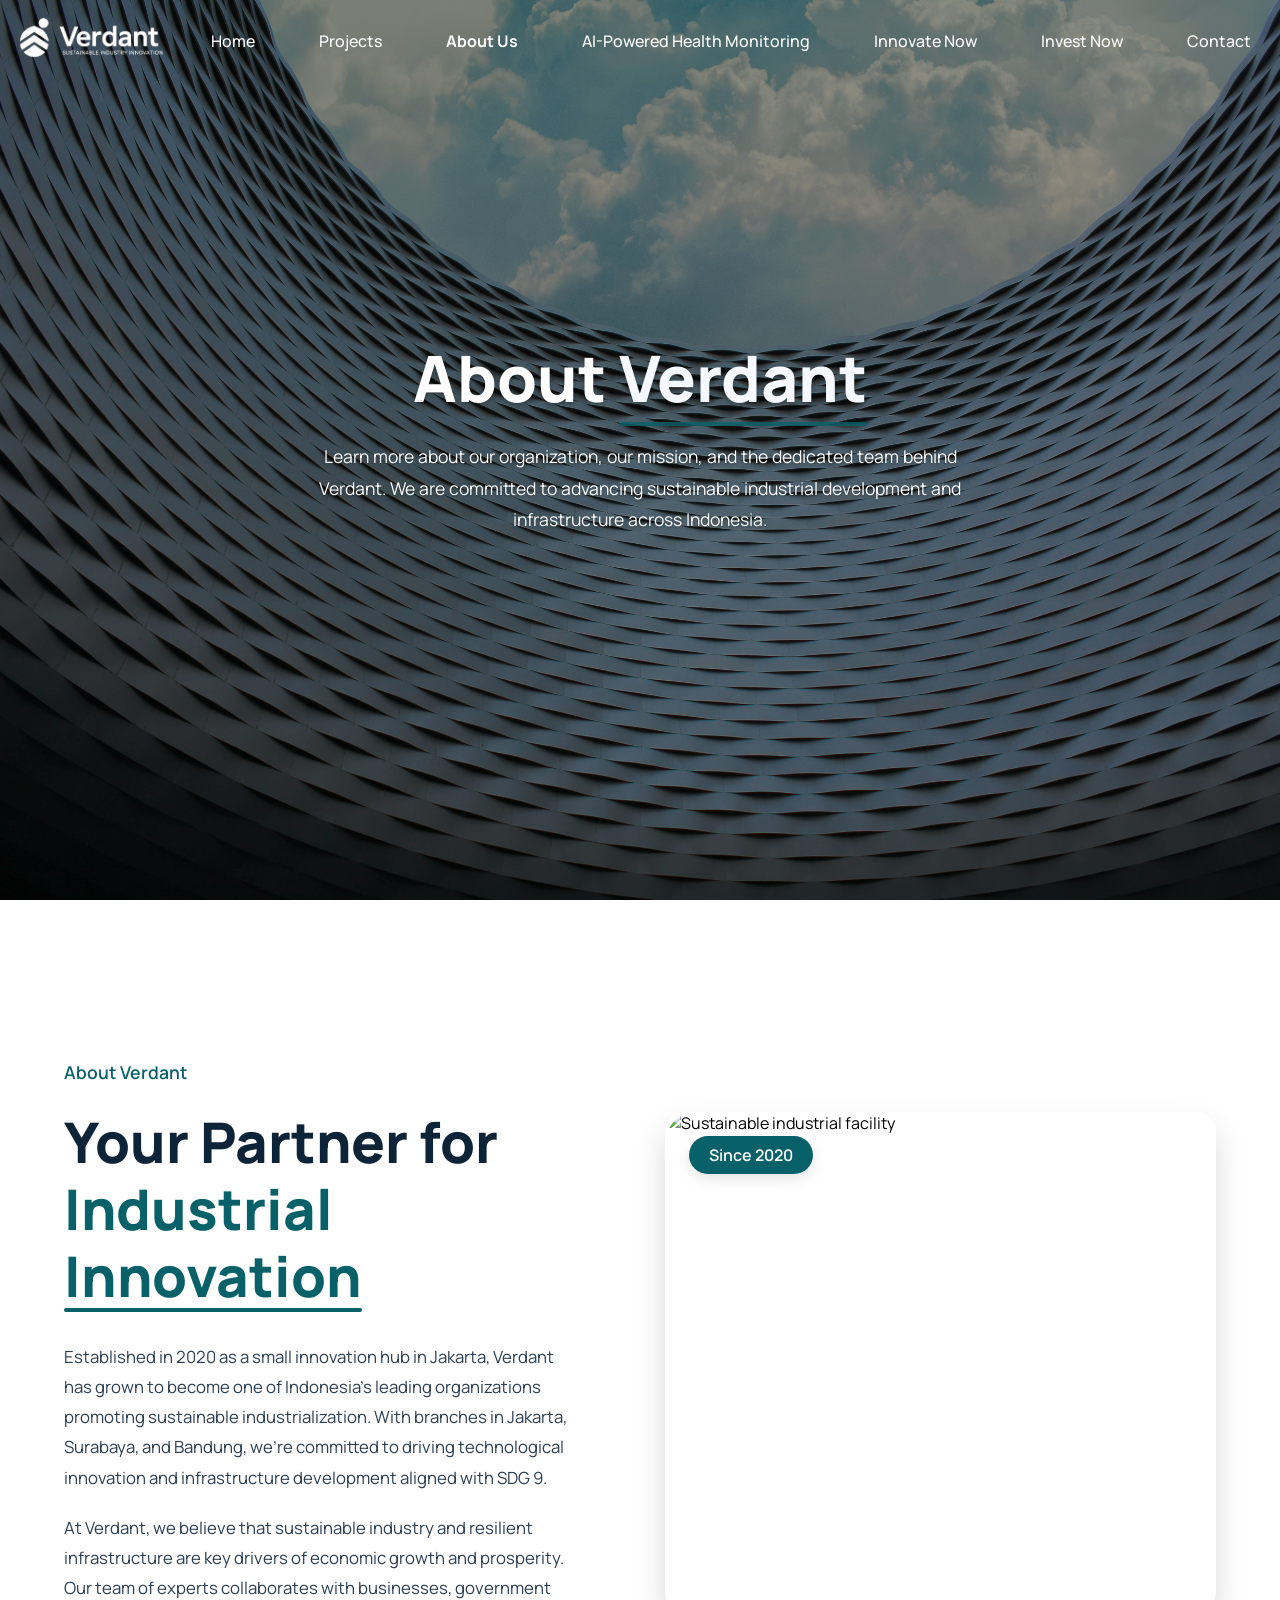
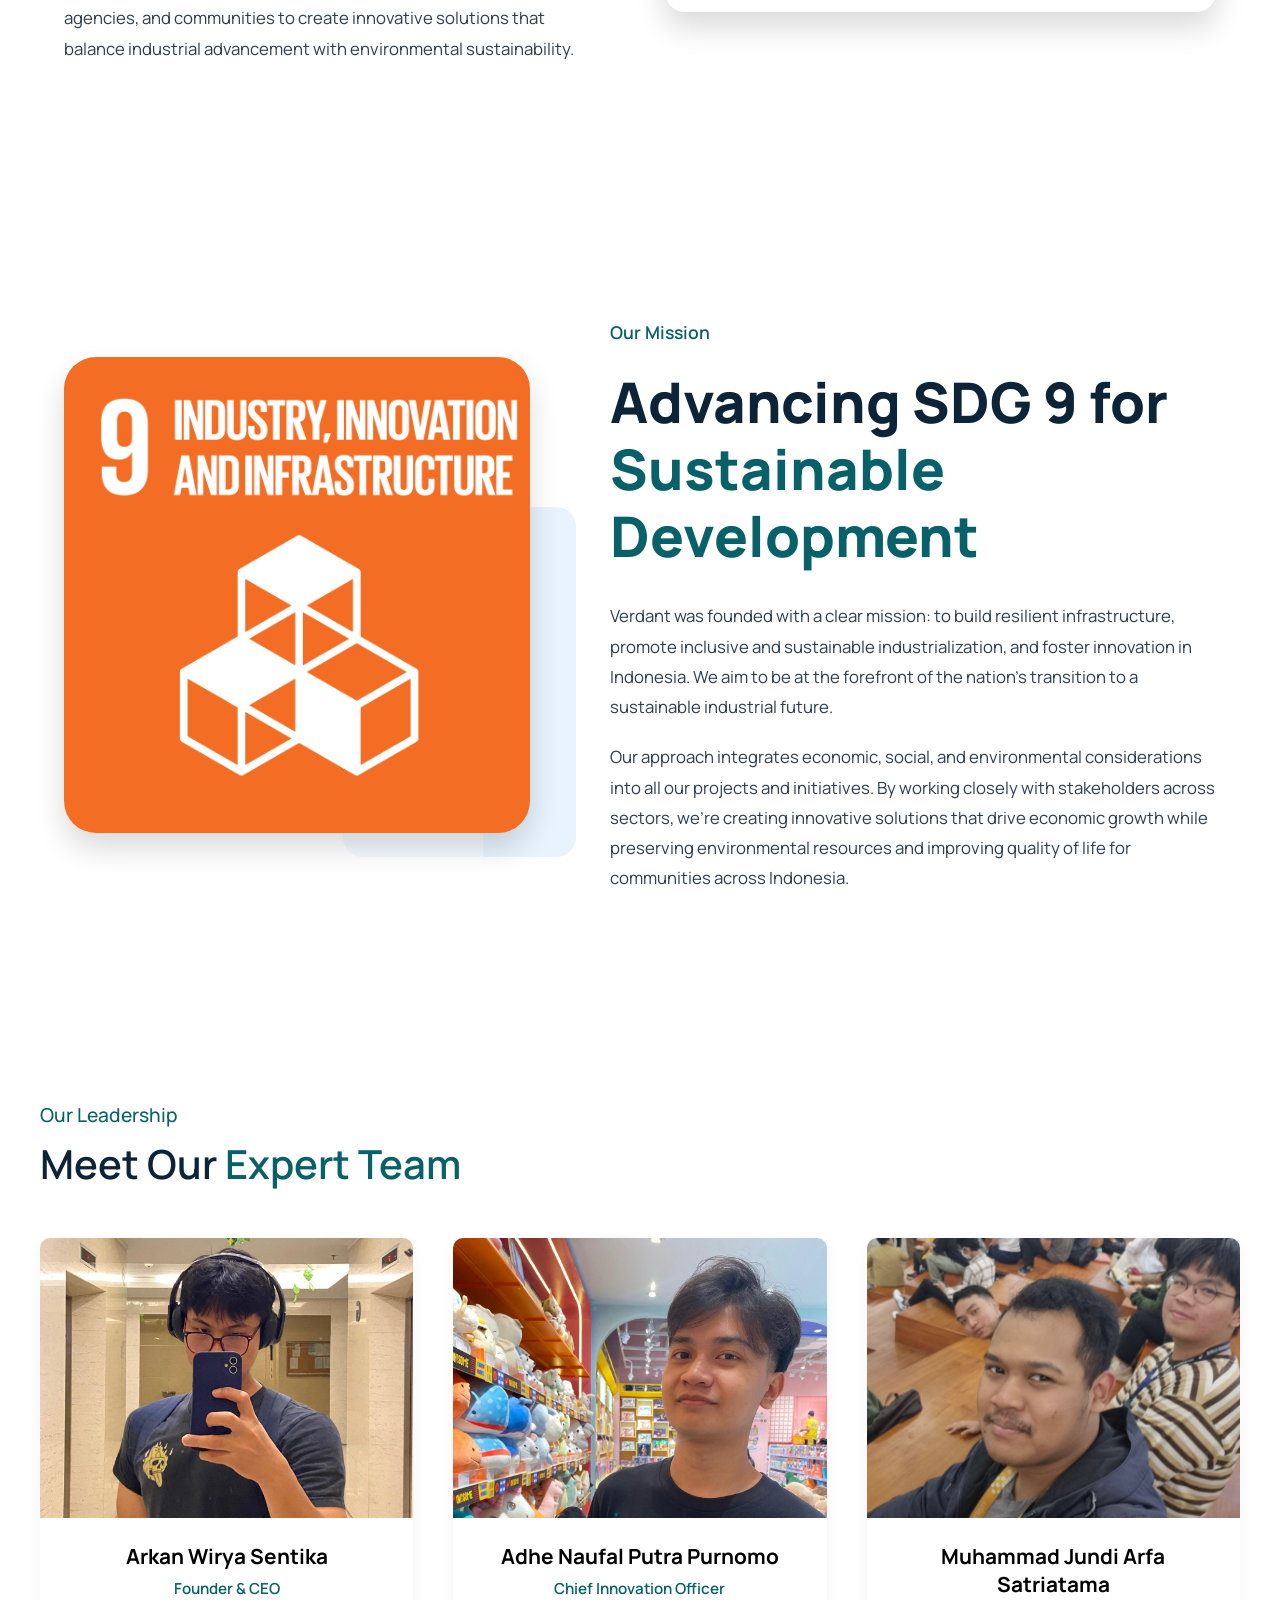
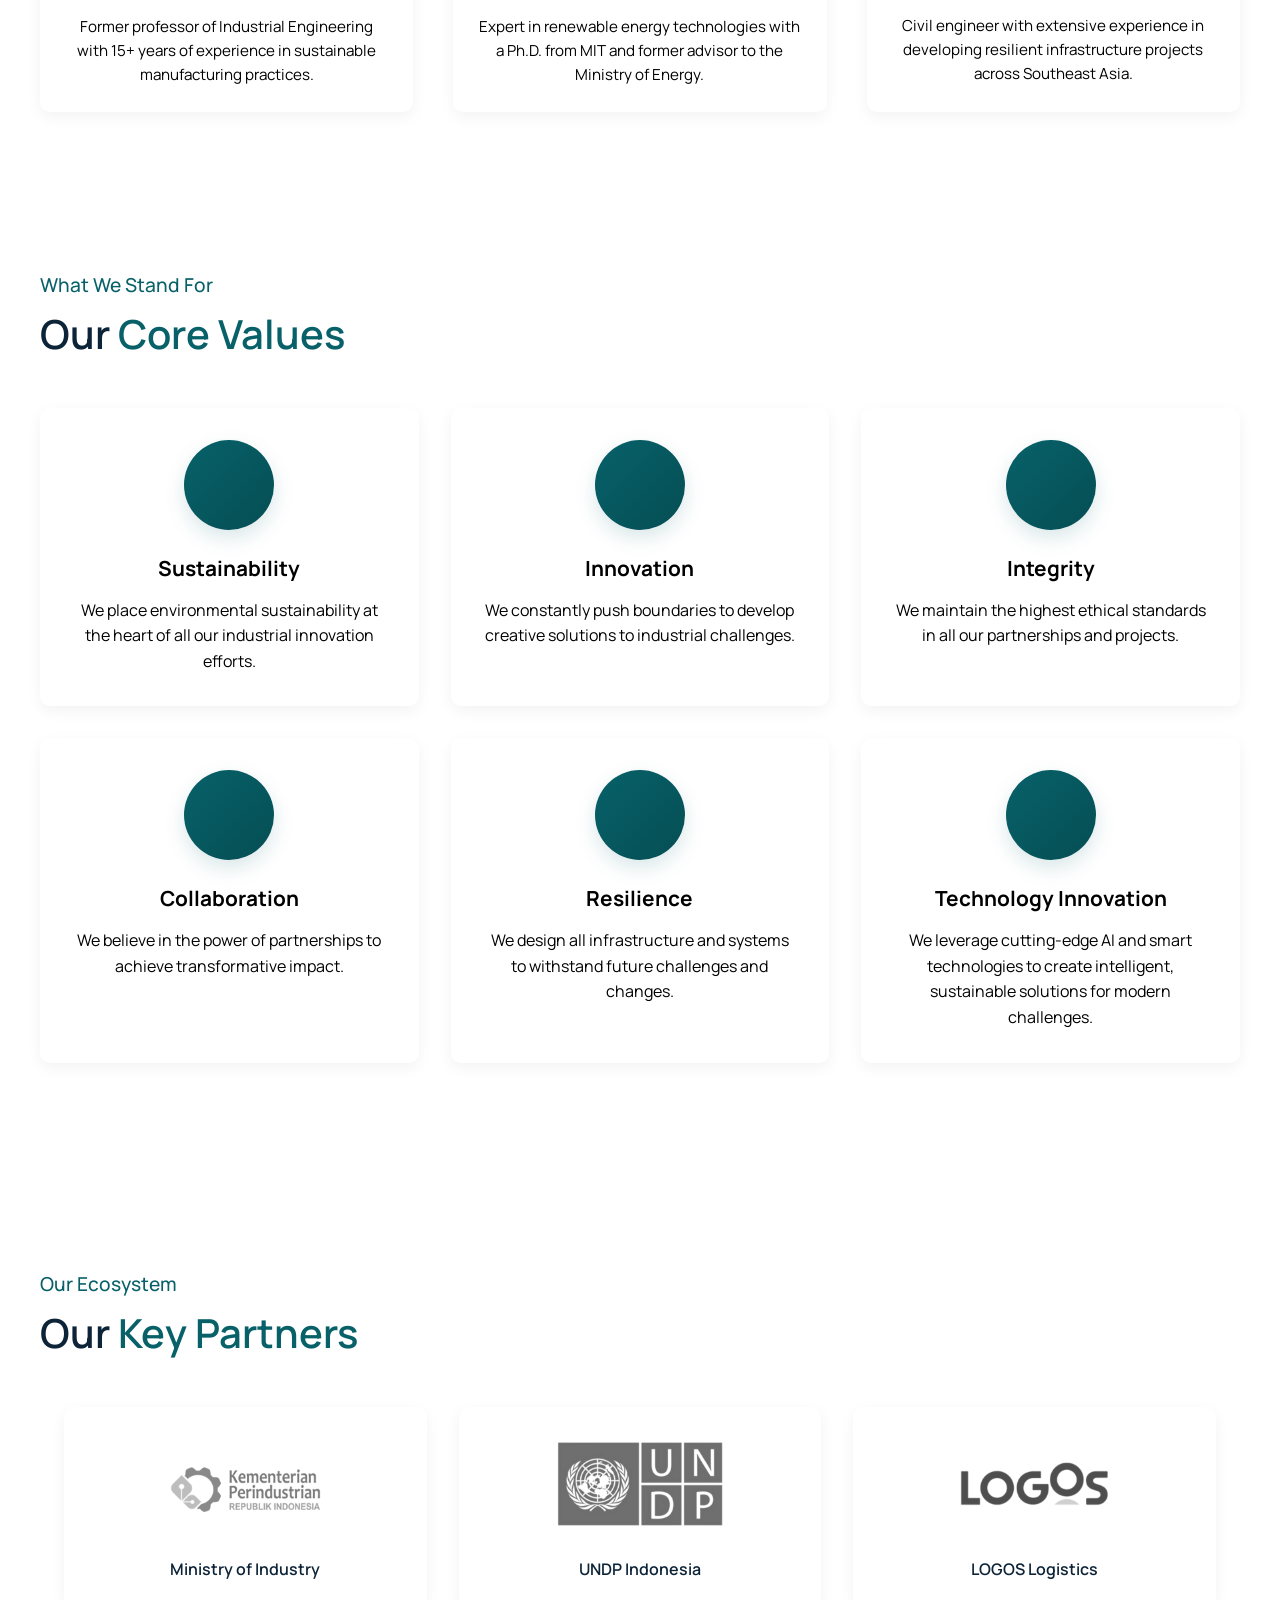
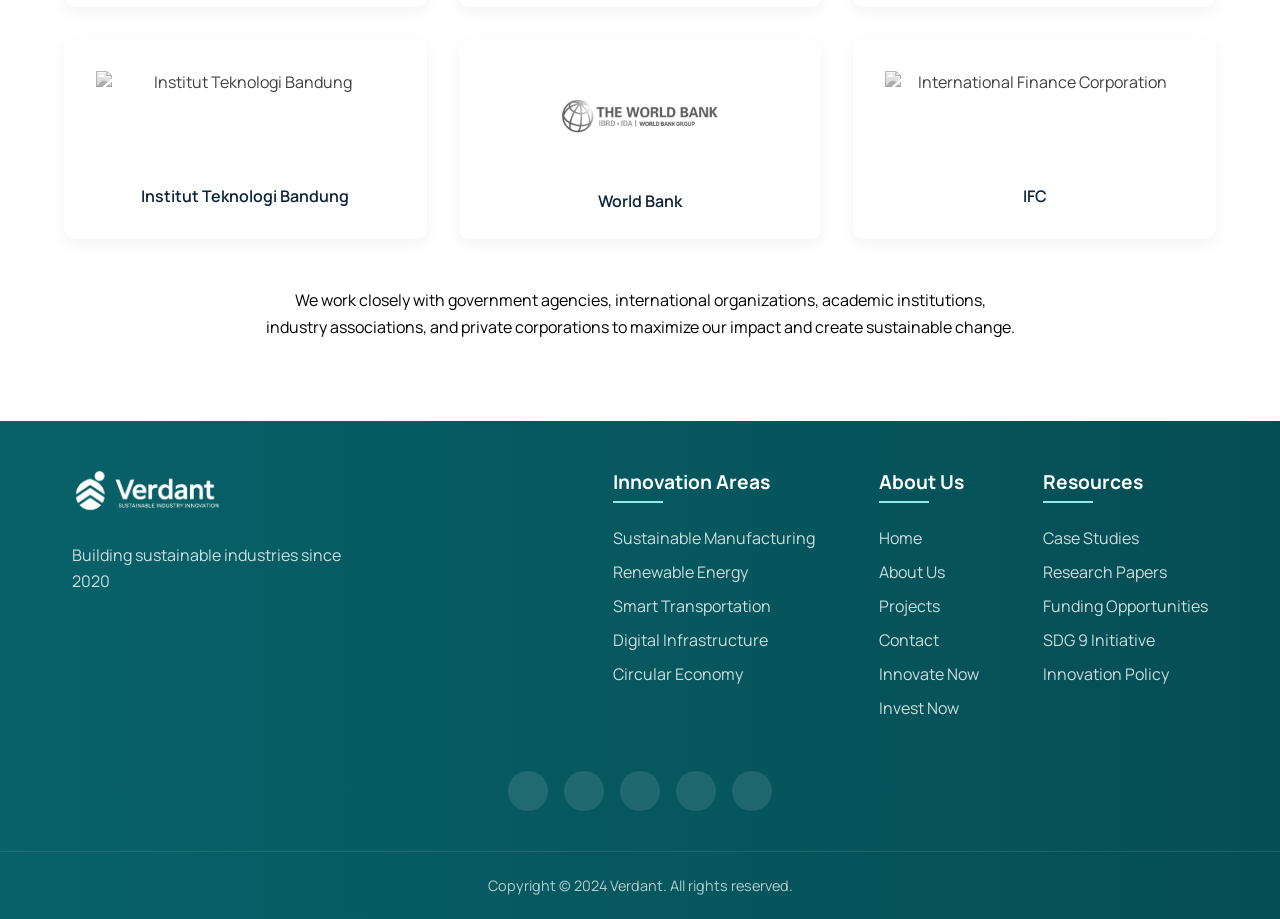
==== commit 39779900: "foto jundi updated" ====
--- a/pages/about.html
+++ b/pages/about.html
@@ -118,7 +118,7 @@
       
       <div class="team__member">
         <div class="member__image">
-          <img src="../assets/arkan.jpeg" alt="Jundi" />
+          <img src="../assets/jundi.jpeg" alt="Jundi" />
         </div>
         <div class="member__info">
           <h3>Muhammad Jundi Arfa Satriatama</h3>
